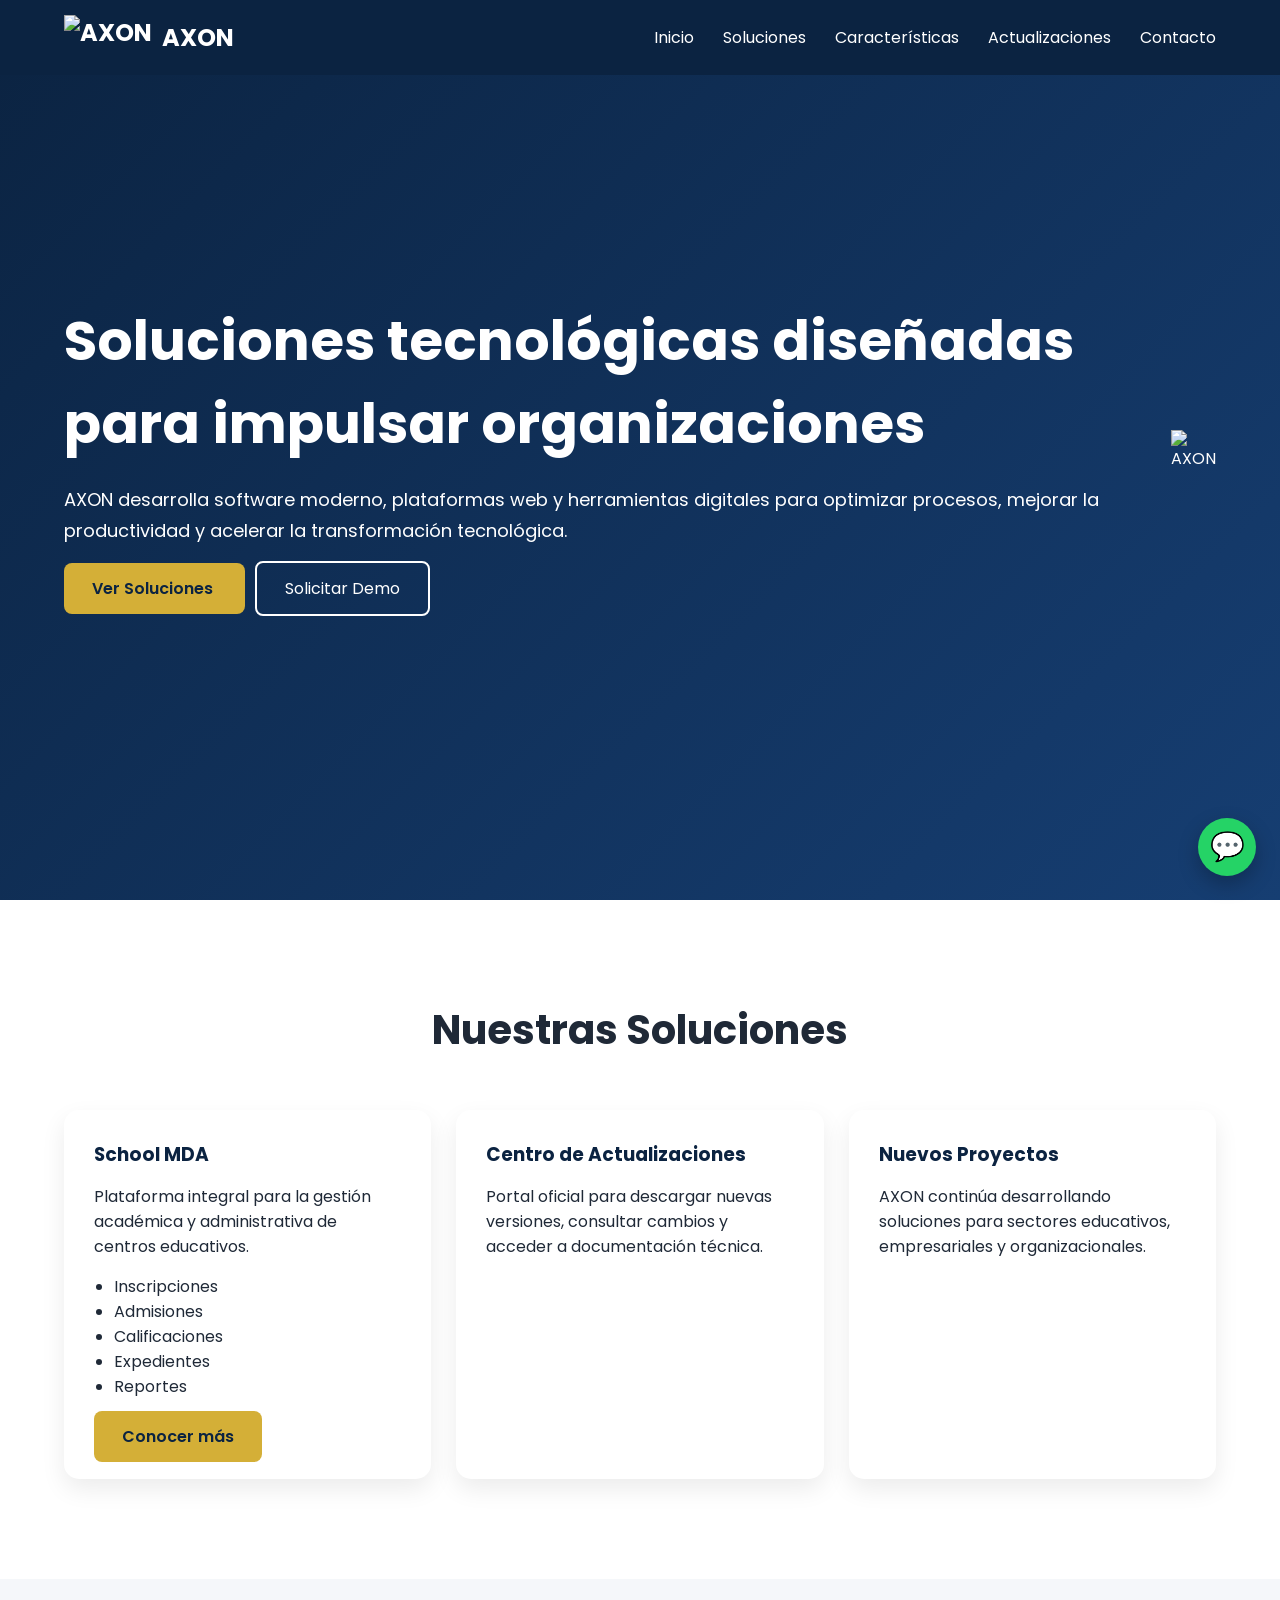
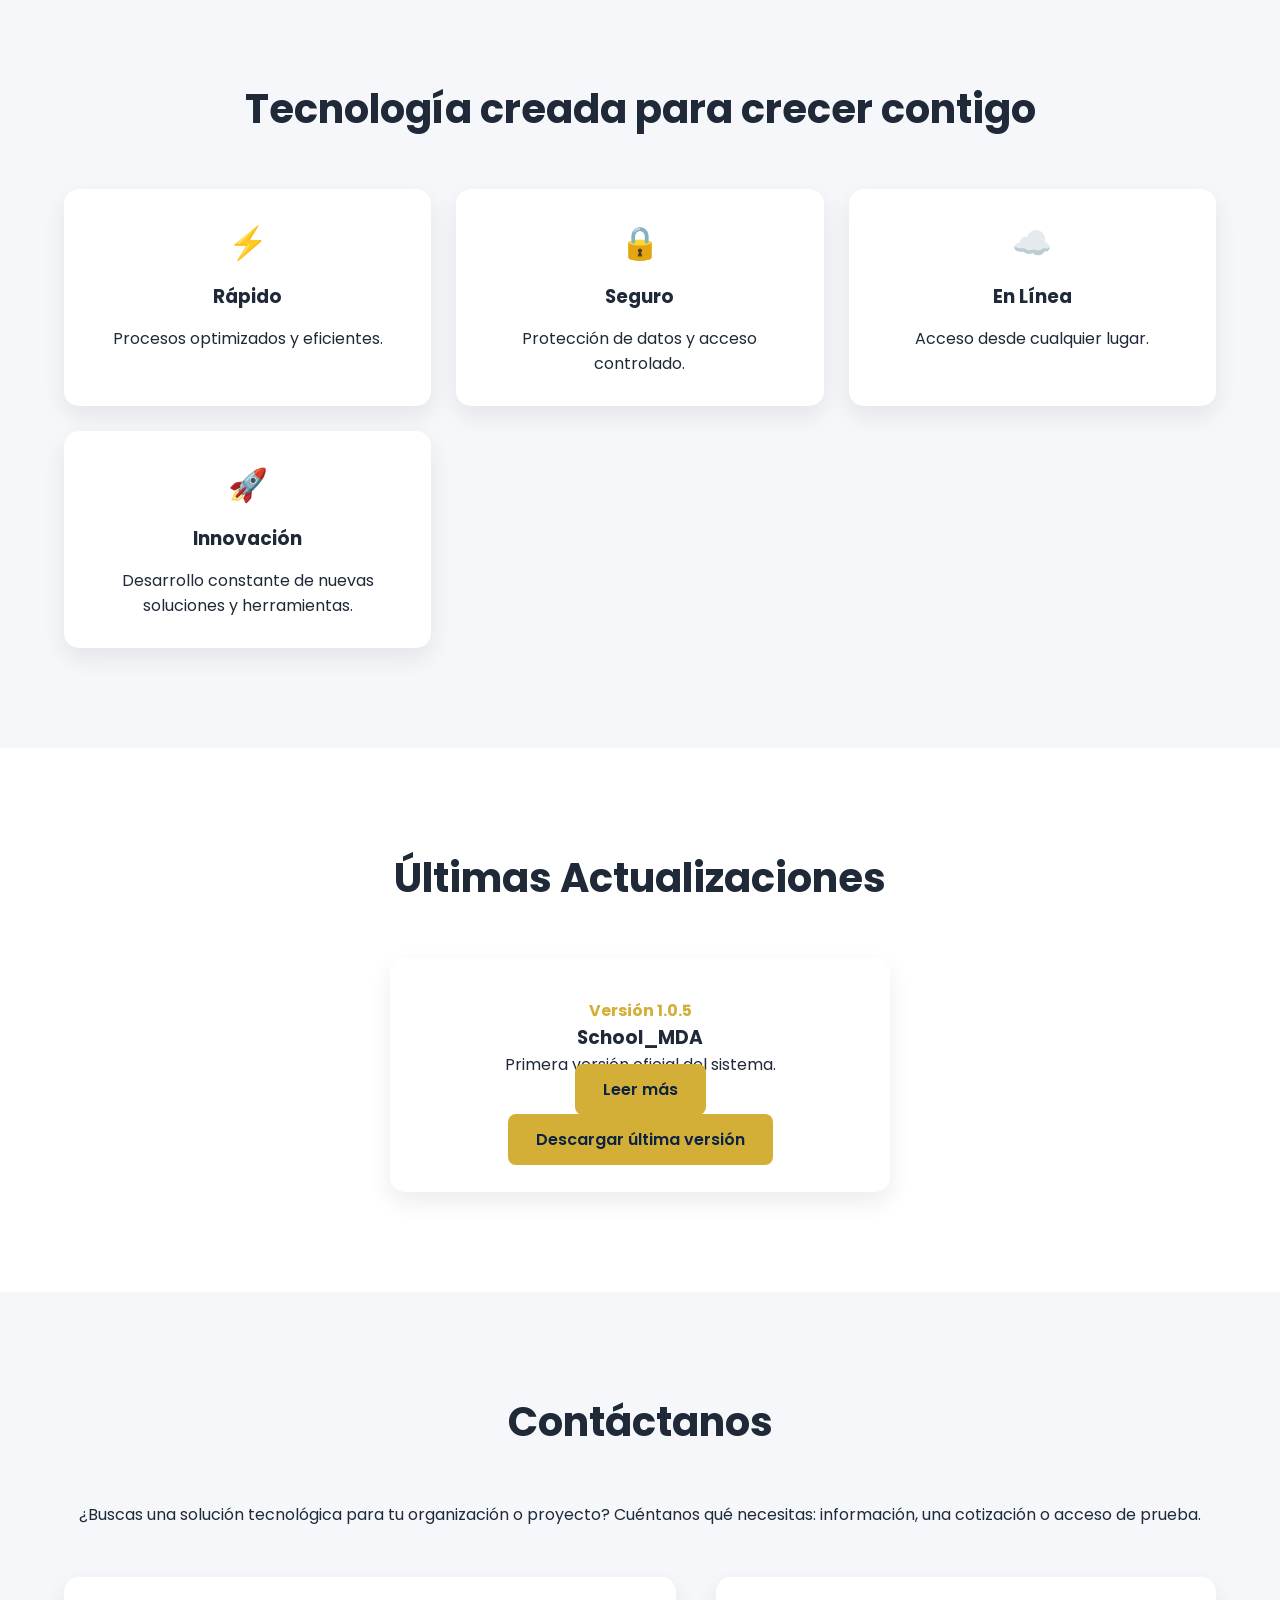
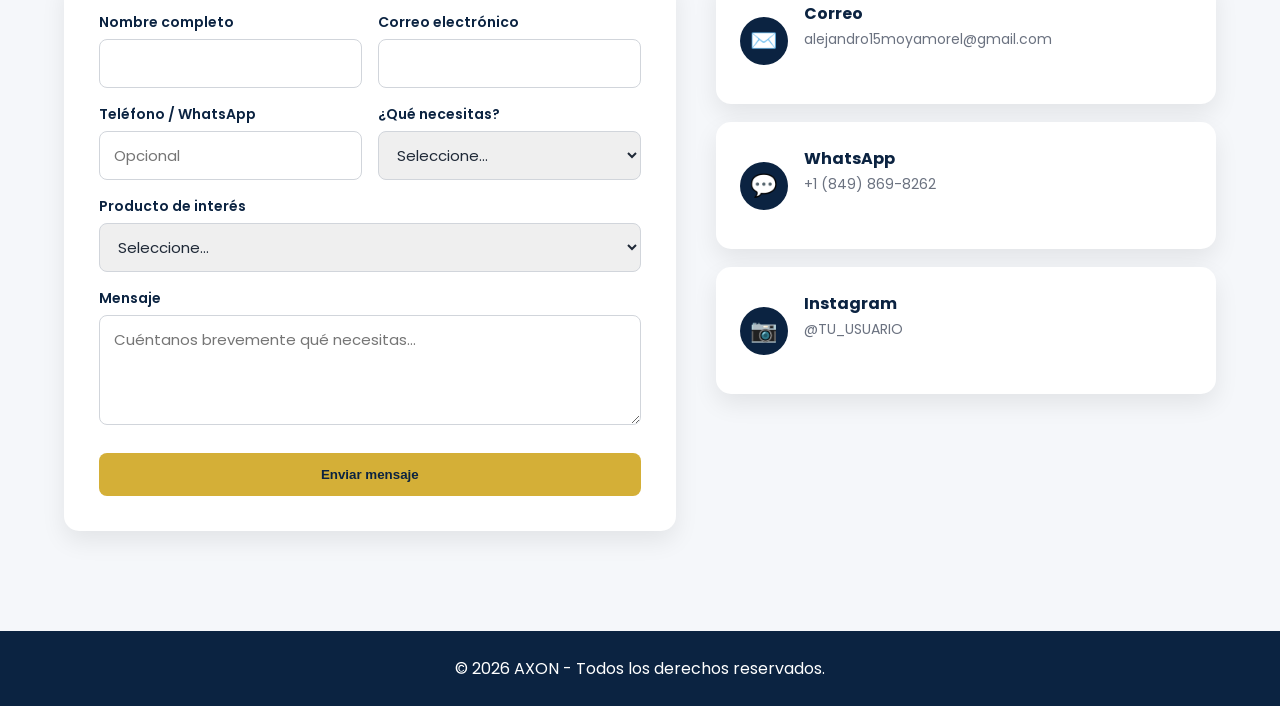
==== index.html @ d37d1369 "Add files via upload" ====
<!DOCTYPE html>
<html lang="es">
<head>
    <meta charset="UTF-8">
    <meta name="viewport" content="width=device-width, initial-scale=1.0">
    <title>AXON | Soluciones Tecnológicas</title>
    <meta name="description" content="AXON desarrolla software moderno, plataformas web y herramientas digitales para optimizar procesos y acelerar la transformación tecnológica de tu organización.">

    <link rel="icon" type="image/png" href="img/AXON Logo.png">

    <link rel="stylesheet" href="css/style.css">

    <link rel="preconnect" href="https://fonts.googleapis.com">
    <link href="https://fonts.googleapis.com/css2?family=Poppins:wght@300;400;500;600;700&display=swap" rel="stylesheet">
</head>
<body>

    <!-- NAVBAR -->

    <header class="navbar">
        <div class="container nav-content">

            <div class="logo">
                <img src="img/AXON Logo.png" alt="AXON">
                <span>AXON</span>
            </div>

            <button class="nav-toggle" type="button" aria-label="Abrir menú">
                <span></span>
                <span></span>
                <span></span>
            </button>

            <nav>
                <a href="#inicio">Inicio</a>
                <a href="#productos">Soluciones</a>
                <a href="#caracteristicas">Características</a>
                <a href="#actualizaciones">Actualizaciones</a>
                <a href="#contacto">Contacto</a>
            </nav>

        </div>
    </header>

    <!-- HERO -->

    <section class="hero" id="inicio">

        <div class="container hero-content">

            <div class="hero-text">

                <h1>
                    Soluciones tecnológicas diseñadas para impulsar organizaciones
                </h1>

                <p>
                    AXON desarrolla software moderno, plataformas web y herramientas digitales
                    para optimizar procesos, mejorar la productividad y acelerar la transformación tecnológica.
                </p>

                <div class="hero-buttons">
                    <a href="#productos" class="btn-primary">
                        Ver Soluciones
                    </a>

                    <a href="#contacto" class="btn-secondary">
                        Solicitar Demo
                    </a>
                </div>

            </div>

            <div class="hero-image">
                <img src="img/AXON Logo.png" alt="AXON">
            </div>

        </div>

    </section>

    <!-- PRODUCTOS -->

    <section class="products" id="productos">

        <div class="container">

            <h2>Nuestras Soluciones</h2>

            <div class="cards">

                <div class="card">

                    <h3>School MDA</h3>

                    <p>
                        Plataforma integral para la gestión académica y administrativa
                        de centros educativos.
                    </p>

                    <ul>
                        <li>Inscripciones</li>
                        <li>Admisiones</li>
                        <li>Calificaciones</li>
                        <li>Expedientes</li>
                        <li>Reportes</li>
                    </ul>

                    <br>

                    <a href="proyectos/school-mda.html" class="btn-primary">
                        Conocer más
                    </a>

                </div>

                <div class="card">

                    <h3>Centro de Actualizaciones</h3>

                    <p>
                        Portal oficial para descargar nuevas versiones,
                        consultar cambios y acceder a documentación técnica.
                    </p>

                </div>

               <div class="card">

                    <h3>Nuevos Proyectos</h3>

                    <p>
                        AXON continúa desarrollando soluciones para sectores educativos,
                        empresariales y organizacionales.
                    </p>

                </div>

            </div>

        </div>

    </section>

    <!-- CARACTERISTICAS -->

    <section class="features" id="caracteristicas">

        <div class="container">

            <h2>Tecnología creada para crecer contigo</h2>

            <div class="feature-grid">

                <div class="feature">
                    <span class="feature-icon">⚡</span>
                    <h3>Rápido</h3>
                    <p>Procesos optimizados y eficientes.</p>
                </div>

                <div class="feature">
                    <span class="feature-icon">🔒</span>
                    <h3>Seguro</h3>
                    <p>Protección de datos y acceso controlado.</p>
                </div>

                <div class="feature">
                    <span class="feature-icon">☁️</span>
                    <h3>En Línea</h3>
                    <p>Acceso desde cualquier lugar.</p>
                </div>

               <div class="feature">
                    <span class="feature-icon">🚀</span>
                    <h3>Innovación</h3>
                    <p>Desarrollo constante de nuevas soluciones y herramientas.</p>
                </div>

            </div>

        </div>

    </section>

    <!-- ACTUALIZACIONES -->

    <section class="updates" id="actualizaciones">

        <div class="container">

            <h2>Últimas Actualizaciones</h2>

            <div class="update-card">

                <span class="version">Versión 1.0.5</span>

                <h3>School_MDA</h3>

                <p>
                    Primera versión oficial del sistema.
                </p>

                <a href="proyectos/school-mda.html" class="btn-primary">
                    Leer más
                </a>

                <br><br>

                <a href="https://github.com/Zeus200122/School_MDA-Releases/releases/download/v1.0.5/School_MDA_Installer_v1.0.5.exe" class="btn-primary">
                    Descargar última versión
                </a>

            </div>

        </div>

    </section>

    <!-- CONTACTO -->

    <section class="contact" id="contacto">

        <div class="container">

            <h2>Contáctanos</h2>

            <p>
                ¿Buscas una solución tecnológica para tu organización o proyecto?
                Cuéntanos qué necesitas: información, una cotización o acceso de prueba.
            </p>

            <div class="contact-grid">

                <form class="contact-form" action="https://formspree.io/f/TU_FORM_ID_AQUI" method="POST">

                    <div class="form-row">
                        <div>
                            <label for="nombre">Nombre completo</label>
                            <input type="text" id="nombre" name="nombre" required>
                        </div>
                        <div>
                            <label for="correo">Correo electrónico</label>
                            <input type="email" id="correo" name="_replyto" required>
                        </div>
                    </div>

                    <div class="form-row">
                        <div>
                            <label for="telefono">Teléfono / WhatsApp</label>
                            <input type="tel" id="telefono" name="telefono" placeholder="Opcional">
                        </div>
                        <div>
                            <label for="tipo_consulta">¿Qué necesitas?</label>
                            <select id="tipo_consulta" name="tipo_consulta" required>
                                <option value="">Seleccione...</option>
                                <option value="Información general">Información general</option>
                                <option value="Cotización">Cotización</option>
                                <option value="Acceso de prueba">Acceso de prueba (demo)</option>
                                <option value="Soporte técnico">Soporte técnico</option>
                                <option value="Otro">Otro</option>
                            </select>
                        </div>
                    </div>

                    <div>
                        <label for="producto">Producto de interés</label>
                        <select id="producto" name="producto">
                            <option value="">Seleccione...</option>
                            <option value="School MDA">School MDA</option>
                            <option value="Nuevo proyecto / a definir">Nuevo proyecto / a definir</option>
                        </select>
                    </div>

                    <div>
                        <label for="mensaje">Mensaje</label>
                        <textarea id="mensaje" name="mensaje" required placeholder="Cuéntanos brevemente qué necesitas..."></textarea>
                    </div>

                    <input type="hidden" name="_subject" value="Nuevo contacto desde el sitio de AXON">
                    <input type="text" name="_gotcha" style="display:none">

                    <button type="submit" class="btn-primary">Enviar mensaje</button>

                    <div class="form-status"></div>

                </form>

                <div class="contact-info">

                    <a href="mailto:alejandro15moyamorel@gmail.com" class="contact-info-card">
                        <div class="contact-info-icon">✉️</div>
                        <div>
                            <h4>Correo</h4>
                            <p>alejandro15moyamorel@gmail.com</p>
                        </div>
                    </a>

                    <a href="https://wa.me/18498698262?text=Hola%2C%20quiero%20más%20información%20sobre%20AXON" target="_blank" rel="noopener" class="contact-info-card">
                        <div class="contact-info-icon">💬</div>
                        <div>
                            <h4>WhatsApp</h4>
                            <p>+1 (849) 869-8262</p>
                        </div>
                    </a>

                    <a href="https://instagram.com/TU_USUARIO" target="_blank" rel="noopener" class="contact-info-card">
                        <div class="contact-info-icon">📷</div>
                        <div>
                            <h4>Instagram</h4>
                            <p>@TU_USUARIO</p>
                        </div>
                    </a>

                </div>

            </div>

        </div>

    </section>

    <!-- FOOTER -->

    <footer>

        <div class="container">

            <p>
                © 2026 AXON - Todos los derechos reservados.
            </p>

        </div>

    </footer>

    <a href="https://wa.me/18498698262?text=Hola%2C%20quiero%20más%20información%20sobre%20AXON"
       class="whatsapp-float" target="_blank" rel="noopener" aria-label="Escríbenos por WhatsApp">
        💬
    </a>

    <script src="js/app.js"></script>

</body>
</html>
---- css/style.css ----
*{
    margin:0;
    padding:0;
    box-sizing:border-box;
}

html{
    scroll-behavior:smooth;
}

body{
    font-family:'Poppins',sans-serif;
    color:#1F2937;
}

.container{
    width:90%;
    max-width:1200px;
    margin:auto;
}

.navbar{
    position:fixed;
    width:100%;
    top:0;
    z-index:1000;
    background:#0B2341;
}

.nav-content{
    display:flex;
    justify-content:space-between;
    align-items:center;
    padding:15px 0;
}

.logo{
    display:flex;
    align-items:center;
    gap:10px;
    color:white;
    font-size:24px;
    font-weight:700;
}

.logo img{
    height:45px;
}

nav a{
    color:white;
    text-decoration:none;
    margin-left:25px;
    transition:.3s;
}

nav a:hover{
    color:#D4AF37;
}

.hero{
    min-height:100vh;
    background:linear-gradient(135deg,#0B2341,#163E72);
    color:white;
    display:flex;
    align-items:center;
}

.hero-content{
    display:flex;
    justify-content:space-between;
    align-items:center;
    gap:50px;
}

.hero-text h1{
    font-size:55px;
    margin-bottom:20px;
}

.hero-text p{
    font-size:18px;
    line-height:1.7;
}

.hero-buttons{
    margin-top:30px;
}

.btn-primary{
    background:#D4AF37;
    color:#0B2341;
    padding:14px 28px;
    border-radius:8px;
    text-decoration:none;
    font-weight:600;
    border:none;
    cursor:pointer;
}

.btn-secondary{
    border:2px solid white;
    color:white;
    padding:14px 28px;
    border-radius:8px;
    text-decoration:none;
    margin-left:10px;
}

.hero-image img{
    width:320px;
}

.products,
.features,
.updates,
.contact{
    padding:100px 0;
}

.products h2,
.features h2,
.updates h2,
.contact h2{
    text-align:center;
    margin-bottom:50px;
    font-size:40px;
}

.cards{
    display:grid;
    grid-template-columns:repeat(auto-fit,minmax(280px,1fr));
    gap:25px;
}

.card{
    padding:30px;
    border-radius:15px;
    box-shadow:0 10px 25px rgba(0,0,0,.08);
}

.modules .cards{
    display:grid;
    grid-template-columns:repeat(3, 1fr);
    gap:25px;
}

.card h3{
    color:#0B2341;
    margin-bottom:15px;
}

.card ul{
    margin-top:15px;
    padding-left:20px;
}

.features{
    background:#F5F7FA;
}

.feature-grid{
    display:grid;
    grid-template-columns:repeat(3, 1fr);
    gap:25px;
}

.feature{
    background:white;
    padding:30px;
    text-align:center;
    border-radius:15px;
    box-shadow:0 10px 25px rgba(0,0,0,.08);
}

.feature h3{
    margin:15px 0;
}

.update-card{
    max-width:500px;
    margin:auto;
    text-align:center;
    padding:40px;
    border-radius:15px;
    box-shadow:0 10px 25px rgba(0,0,0,.08);
}

.version{
    color:#D4AF37;
    font-weight:bold;
}

.contact{
    text-align:center;
}

.contact p{
    margin-bottom:30px;
}

footer{
    background:#0B2341;
    color:white;
    text-align:center;
    padding:25px;
}





.screenshots{
    padding:100px 0;
    background:#F8FAFC;
}

.screenshots h2{
    text-align:center;
    font-size:42px;
    color:#0B2341;
    margin-bottom:15px;
}

.section-description{
    text-align:center;
    max-width:800px;
    margin:0 auto 60px auto;
    color:#6B7280;
    font-size:18px;
}





.screenshot-card{
    display:flex;
    align-items:center;
    gap:40px;

    background:white;

    border-radius:20px;

    padding:30px;

    margin-bottom:40px;

    box-shadow:0 10px 30px rgba(0,0,0,.08);
}

.screenshot-card img{
    width:65%;
    border-radius:12px;
}

.screenshot-content{
    flex:1;
}

.screenshot-content h3{
    font-size:32px;
    color:#0B2341;
    margin-bottom:20px;
}

.screenshot-content p{
    font-size:17px;
    line-height:1.8;
    color:#555;
}


.stats{
    padding:80px 0;
    background:#0B2341;
}

.stats-grid{
    display:grid;
    grid-template-columns:repeat(4,1fr);
    gap:25px;
}

.stat-card{
    background:white;
    border-radius:15px;
    padding:30px;
    text-align:center;
    box-shadow:0 10px 25px rgba(0,0,0,.08);
}

.stat-card h3{
    font-size:42px;
    color:#D4AF37;
    margin-bottom:10px;
}

.stat-card p{
    color:#555;
    font-weight:500;
}

@media(max-width:900px){

    .hero-content{
        flex-direction:column;
        text-align:center;
    }

    .hero-text h1{
        font-size:40px;
    }

    nav{
        display:none;
    }
}

@media(max-width:900px){

    .stats-grid{
        grid-template-columns:repeat(2,1fr);
    }

}

@media(max-width:600px){

    .stats-grid{
        grid-template-columns:1fr;
    }

}

/* ===================== NAV MÓVIL ===================== */

.nav-toggle{
    display:none;
    background:none;
    border:none;
    cursor:pointer;
    padding:8px;
}

.nav-toggle span{
    display:block;
    width:26px;
    height:3px;
    margin:5px 0;
    background:white;
    border-radius:3px;
    transition:.3s;
}

@media(max-width:900px){

    .nav-toggle{
        display:block;
    }

    nav{
        display:none;
        position:absolute;
        top:100%;
        left:0;
        width:100%;
        background:#0B2341;
        flex-direction:column;
        padding:10px 0;
    }

    nav.open{
        display:flex;
    }

    nav a{
        margin:0;
        padding:14px 24px;
        display:block;
    }

}

/* ===================== SECCIÓN DE CONTACTO ===================== */

.contact{
    background:#F5F7FA;
}

.contact-grid{
    display:grid;
    grid-template-columns:1.1fr .9fr;
    gap:40px;
    text-align:left;
    margin-top:50px;
}

@media(max-width:900px){
    .contact-grid{
        grid-template-columns:1fr;
    }
}

.contact-form{
    background:white;
    padding:35px;
    border-radius:15px;
    box-shadow:0 10px 25px rgba(0,0,0,.08);
    display:flex;
    flex-direction:column;
    gap:16px;
}

.contact-form .form-row{
    display:grid;
    grid-template-columns:1fr 1fr;
    gap:16px;
}

@media(max-width:500px){
    .contact-form .form-row{
        grid-template-columns:1fr;
    }
}

.contact-form label{
    display:block;
    font-size:14px;
    font-weight:600;
    color:#0B2341;
    margin-bottom:6px;
}

.contact-form input,
.contact-form select,
.contact-form textarea{
    width:100%;
    padding:12px 14px;
    border:1px solid #D1D5DB;
    border-radius:8px;
    font-family:inherit;
    font-size:15px;
    color:#1F2937;
    transition:.2s;
}

.contact-form input:focus,
.contact-form select:focus,
.contact-form textarea:focus{
    outline:none;
    border-color:#D4AF37;
    box-shadow:0 0 0 3px rgba(212,175,55,.15);
}

.contact-form textarea{
    resize:vertical;
    min-height:110px;
}

.contact-form button[type="submit"]{
    margin-top:5px;
    width:100%;
}

.form-status{
    font-size:14px;
    font-weight:500;
    padding:12px 14px;
    border-radius:8px;
    display:none;
}

.form-status.show{
    display:block;
}

.form-status.sending{
    display:block;
    background:#EFF6FF;
    color:#1D4ED8;
}

.form-status.success{
    background:#ECFDF5;
    color:#047857;
}

.form-status.error{
    background:#FEF2F2;
    color:#B91C1C;
}

.contact-info{
    display:flex;
    flex-direction:column;
    gap:18px;
}

.contact-info-card{
    background:white;
    padding:24px;
    border-radius:15px;
    box-shadow:0 10px 25px rgba(0,0,0,.08);
    display:flex;
    align-items:center;
    gap:16px;
    text-decoration:none;
    color:#1F2937;
    transition:.2s;
}

.contact-info-card:hover{
    transform:translateY(-3px);
    box-shadow:0 14px 30px rgba(0,0,0,.12);
}

.contact-info-icon{
    width:48px;
    height:48px;
    min-width:48px;
    border-radius:50%;
    background:#0B2341;
    color:#D4AF37;
    display:flex;
    align-items:center;
    justify-content:center;
    font-size:22px;
}

.contact-info-card h4{
    color:#0B2341;
    margin-bottom:3px;
    font-size:16px;
}

.contact-info-card p{
    color:#6B7280;
    font-size:14px;
}

/* ===================== BOTÓN FLOTANTE WHATSAPP ===================== */

.whatsapp-float{
    position:fixed;
    bottom:24px;
    right:24px;
    width:58px;
    height:58px;
    background:#25D366;
    border-radius:50%;
    display:flex;
    align-items:center;
    justify-content:center;
    box-shadow:0 8px 20px rgba(0,0,0,.25);
    z-index:999;
    text-decoration:none;
    font-size:28px;
    transition:.2s;
}

.whatsapp-float:hover{
    transform:scale(1.08);
}

/* ===================== ICONOS DE FEATURES ===================== */

.feature-icon{
    display:block;
    font-size:32px;
    margin-bottom:10px;
}
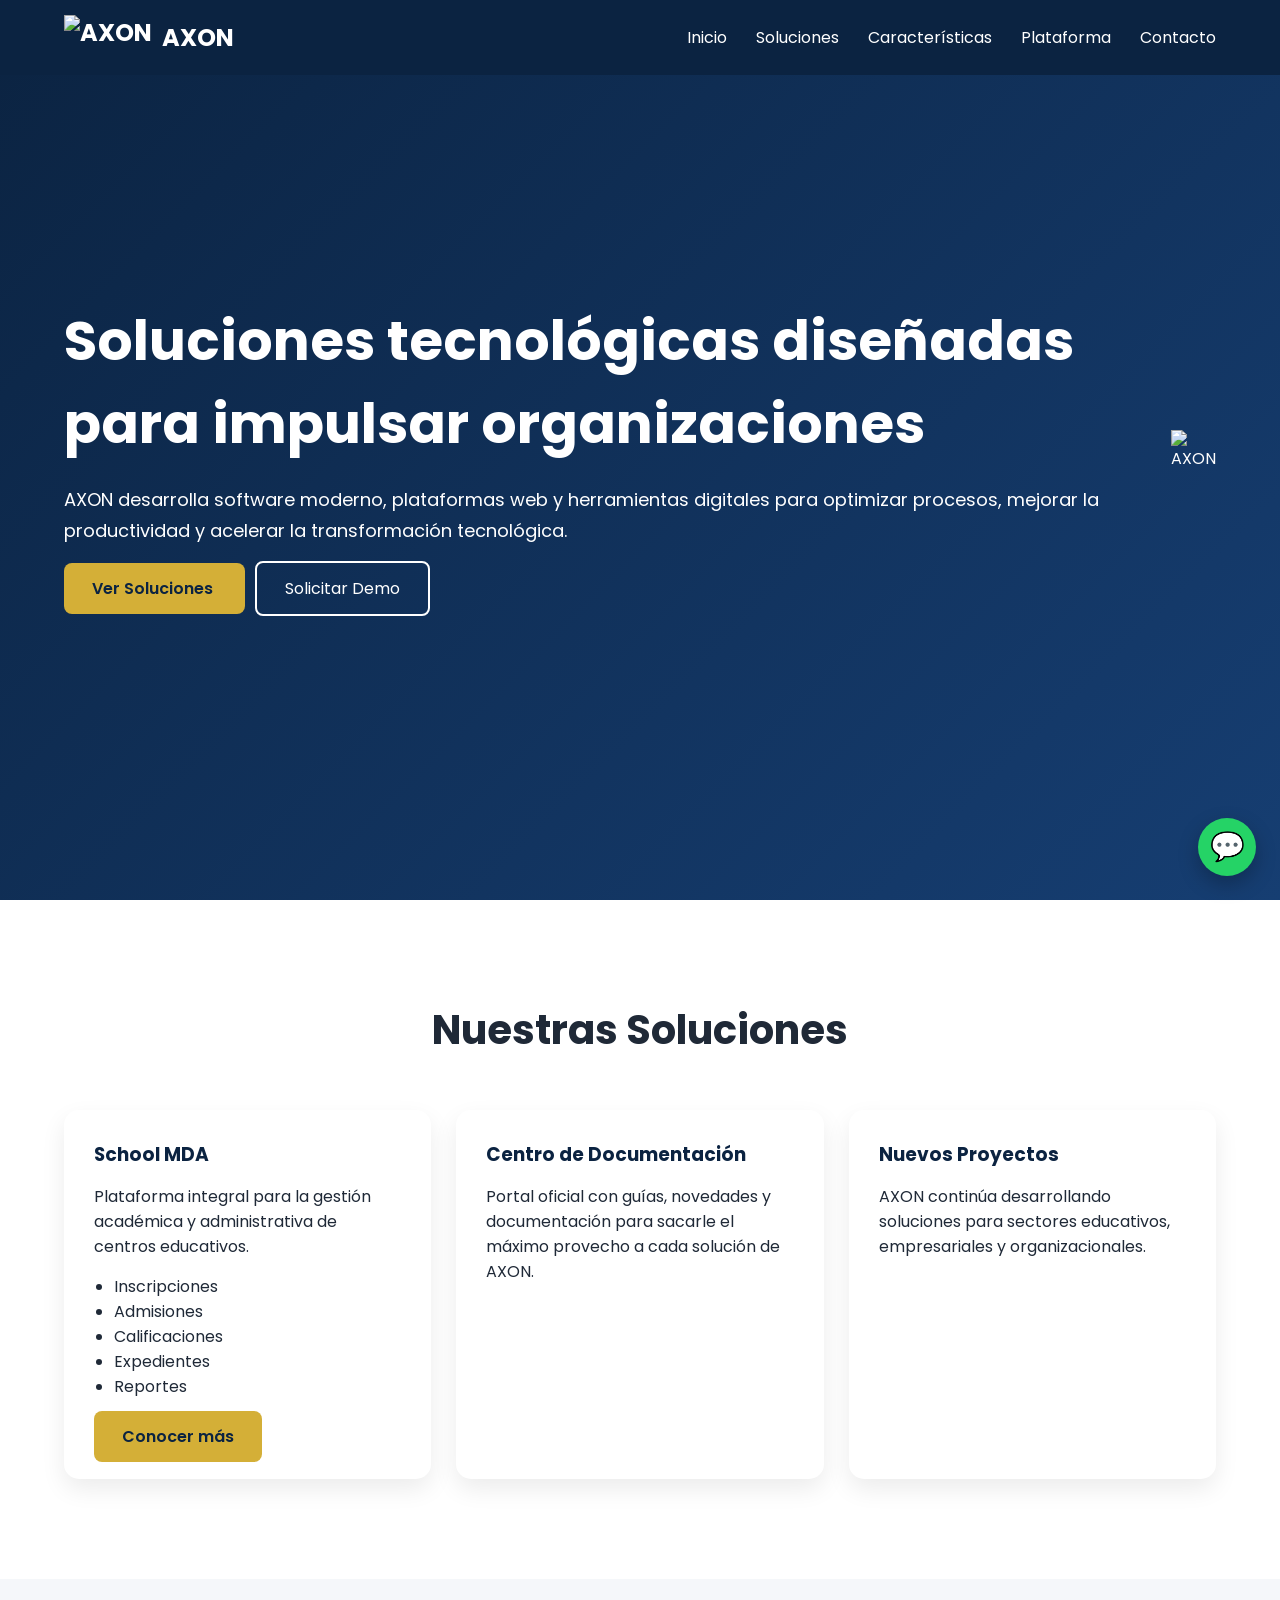
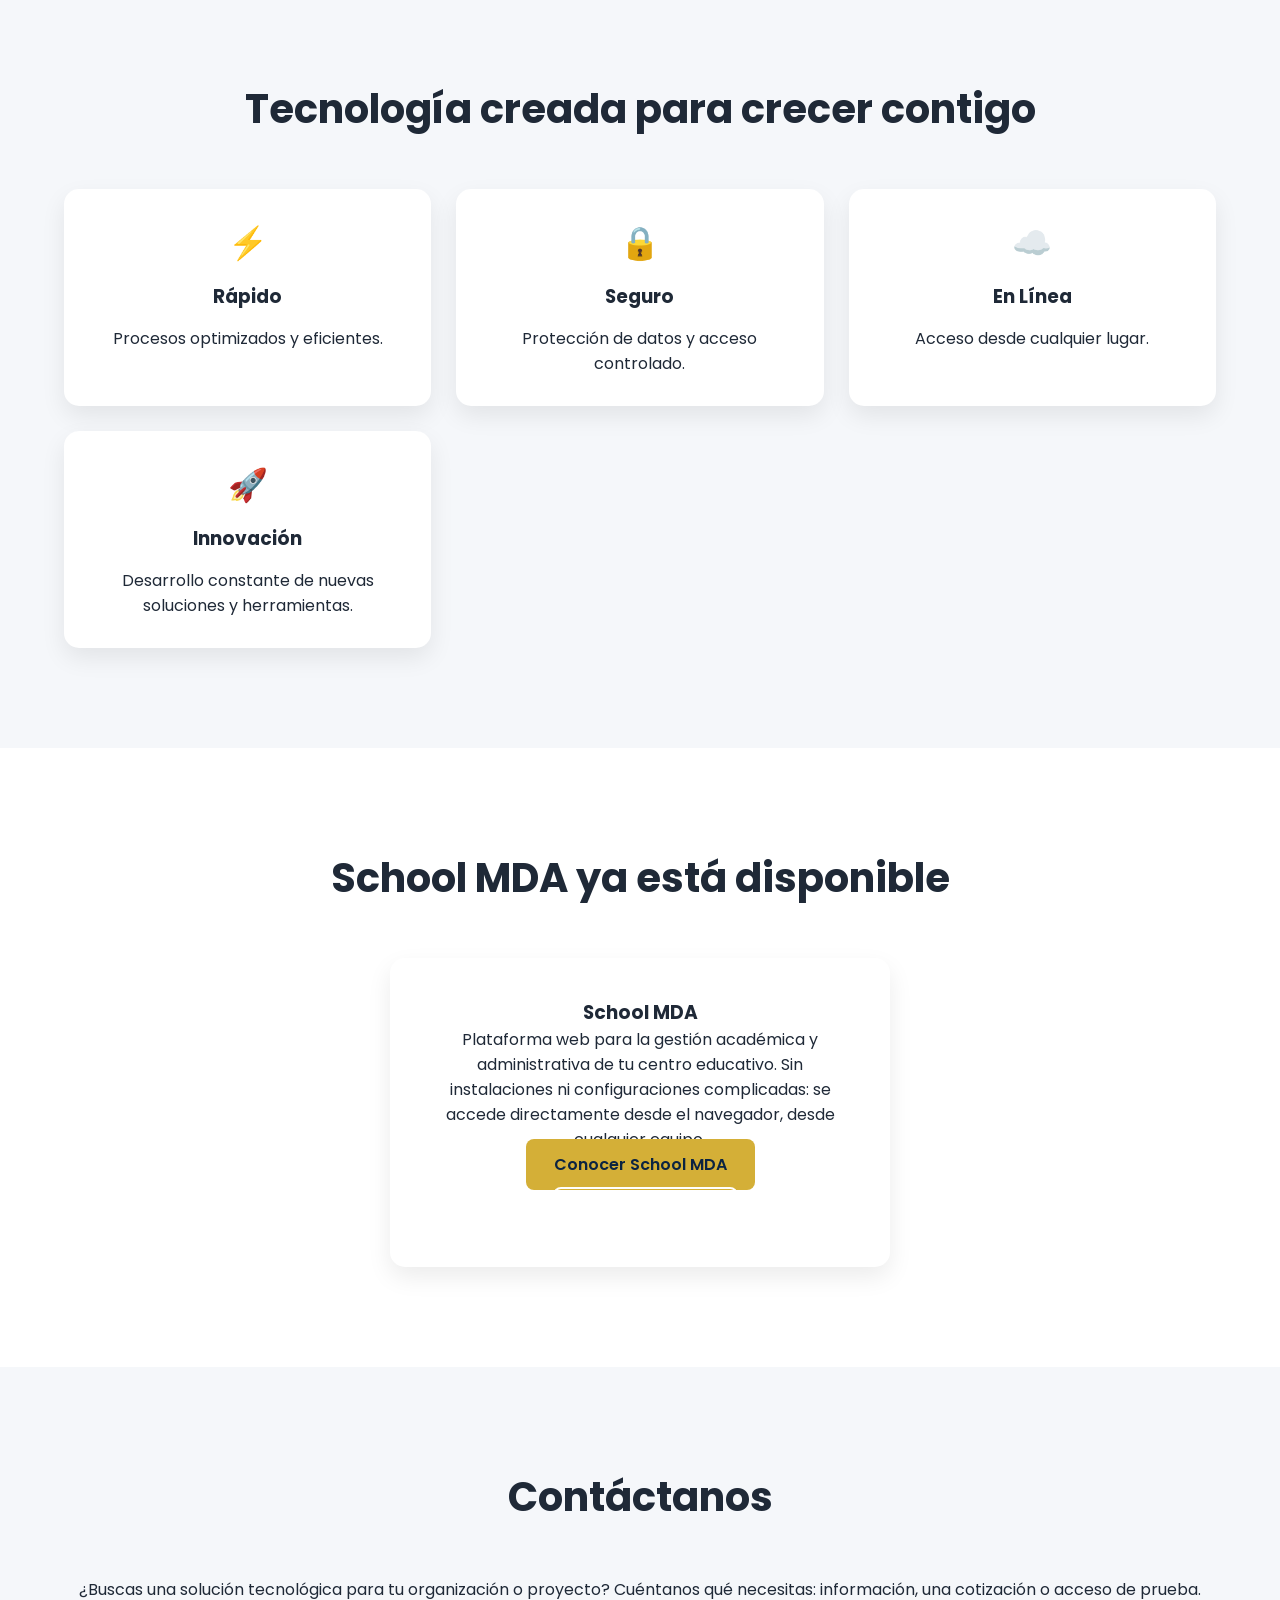
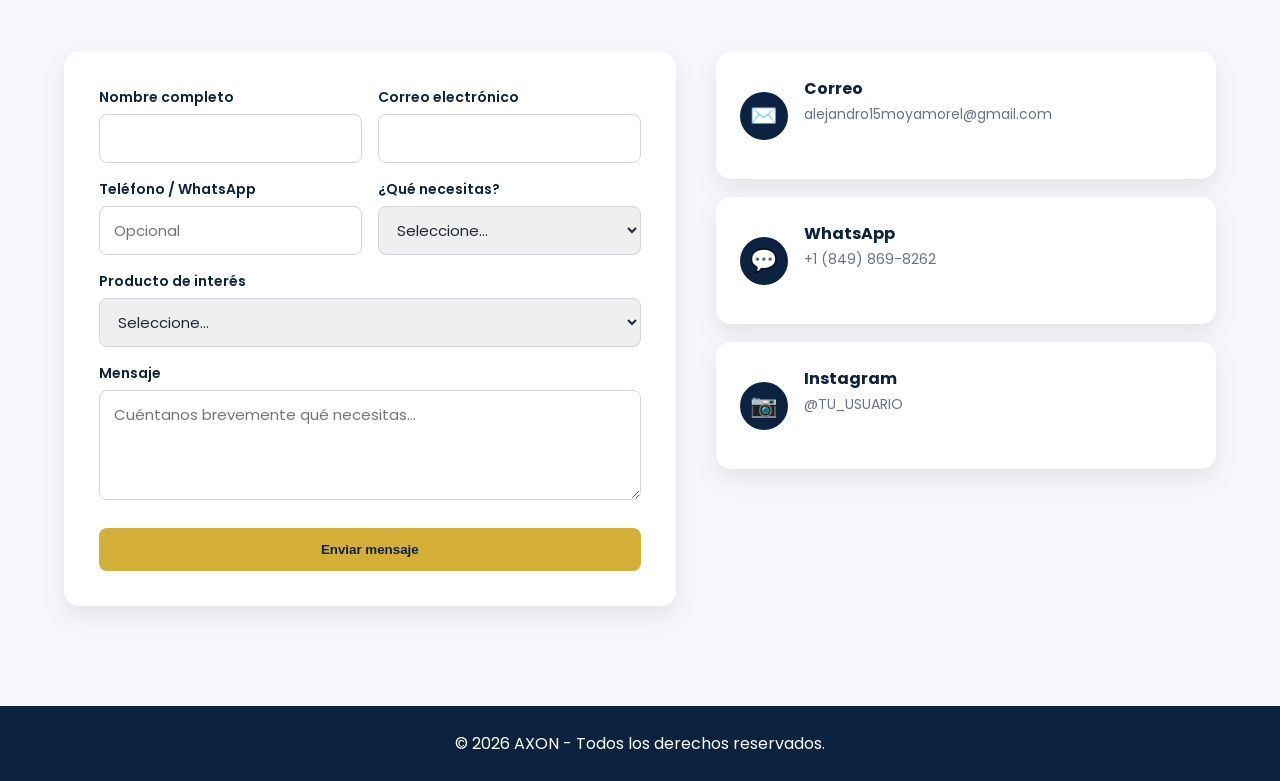
==== commit d1291635: "Add files via upload" ====
--- a/index.html
+++ b/index.html
@@ -35,7 +35,7 @@
                 <a href="#inicio">Inicio</a>
                 <a href="#productos">Soluciones</a>
                 <a href="#caracteristicas">Características</a>
-                <a href="#actualizaciones">Actualizaciones</a>
+                <a href="#actualizaciones">Plataforma</a>
                 <a href="#contacto">Contacto</a>
             </nav>
 
@@ -116,11 +116,11 @@
 
                 <div class="card">
 
-                    <h3>Centro de Actualizaciones</h3>
+                    <h3>Centro de Documentación</h3>
 
                     <p>
-                        Portal oficial para descargar nuevas versiones,
-                        consultar cambios y acceder a documentación técnica.
+                        Portal oficial con guías, novedades y documentación
+                        para sacarle el máximo provecho a cada solución de AXON.
                     </p>
 
                 </div>
@@ -182,32 +182,32 @@
 
     </section>
 
-    <!-- ACTUALIZACIONES -->
+    <!-- SOLUCIÓN DESTACADA -->
 
     <section class="updates" id="actualizaciones">
 
         <div class="container">
 
-            <h2>Últimas Actualizaciones</h2>
+            <h2>School MDA ya está disponible</h2>
 
             <div class="update-card">
 
-                <span class="version">Versión 1.0.5</span>
-
-                <h3>School_MDA</h3>
+                <h3>School MDA</h3>
 
                 <p>
-                    Primera versión oficial del sistema.
+                    Plataforma web para la gestión académica y administrativa de tu centro
+                    educativo. Sin instalaciones ni configuraciones complicadas: se accede
+                    directamente desde el navegador, desde cualquier equipo.
                 </p>
 
                 <a href="proyectos/school-mda.html" class="btn-primary">
-                    Leer más
+                    Conocer School MDA
                 </a>
 
                 <br><br>
 
-                <a href="https://github.com/Zeus200122/School_MDA-Releases/releases/download/v1.0.5/School_MDA_Installer_v1.0.5.exe" class="btn-primary">
-                    Descargar última versión
+                <a href="?producto=School%20MDA&tipo=Acceso%20de%20prueba#contacto" class="btn-secondary">
+                    Solicitar acceso
                 </a>
 
             </div>
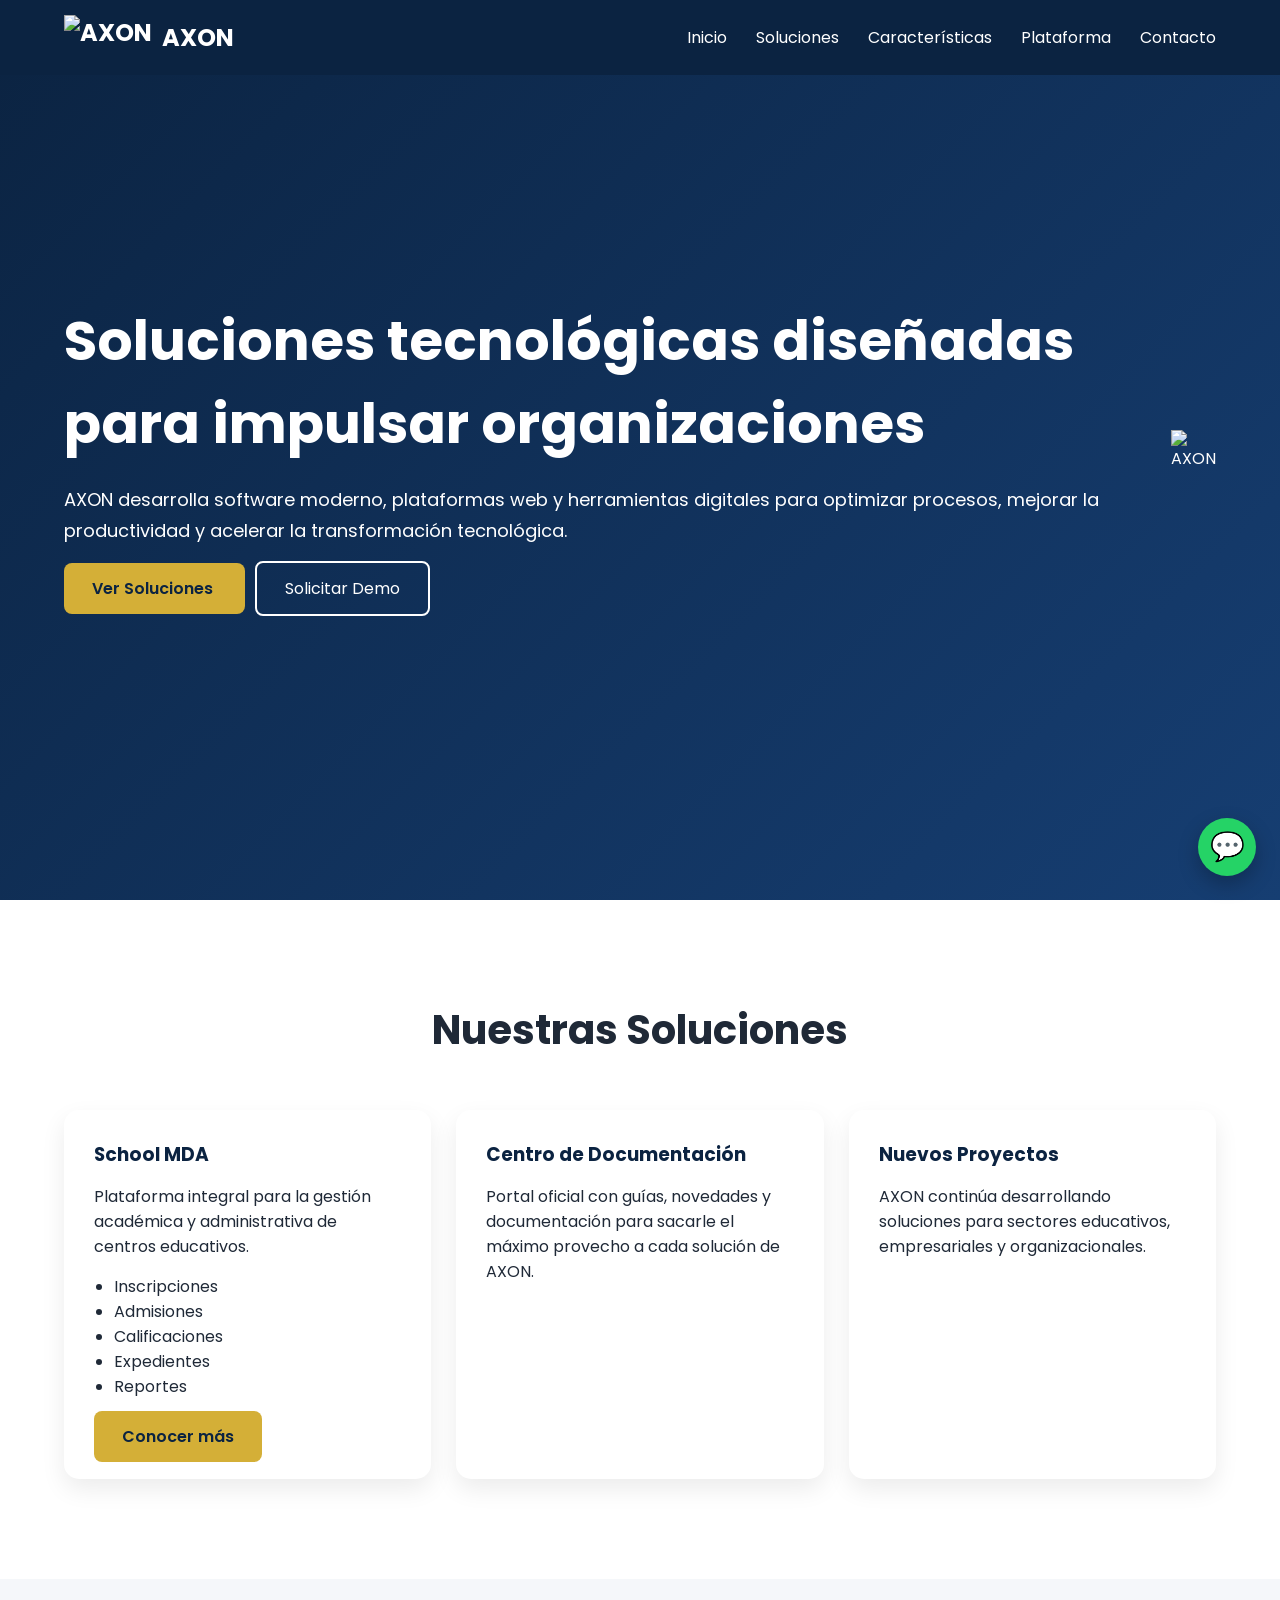
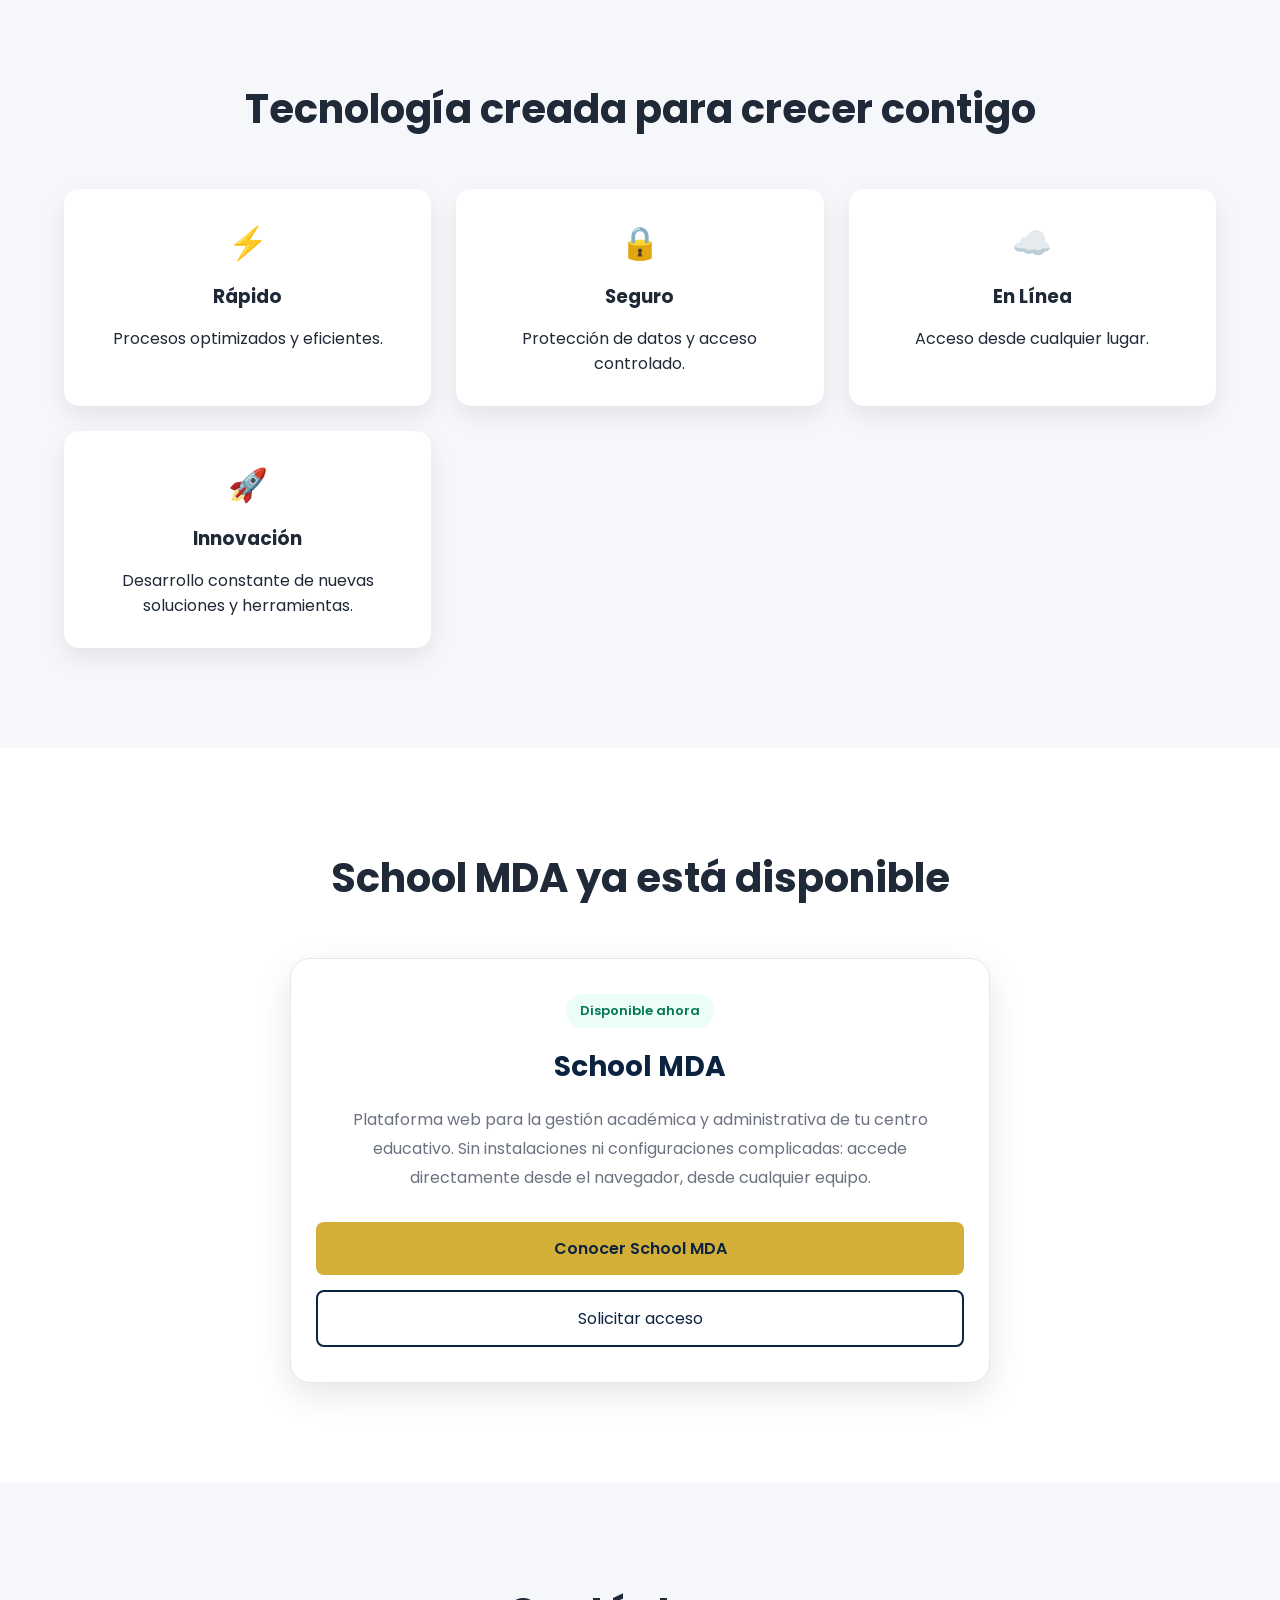
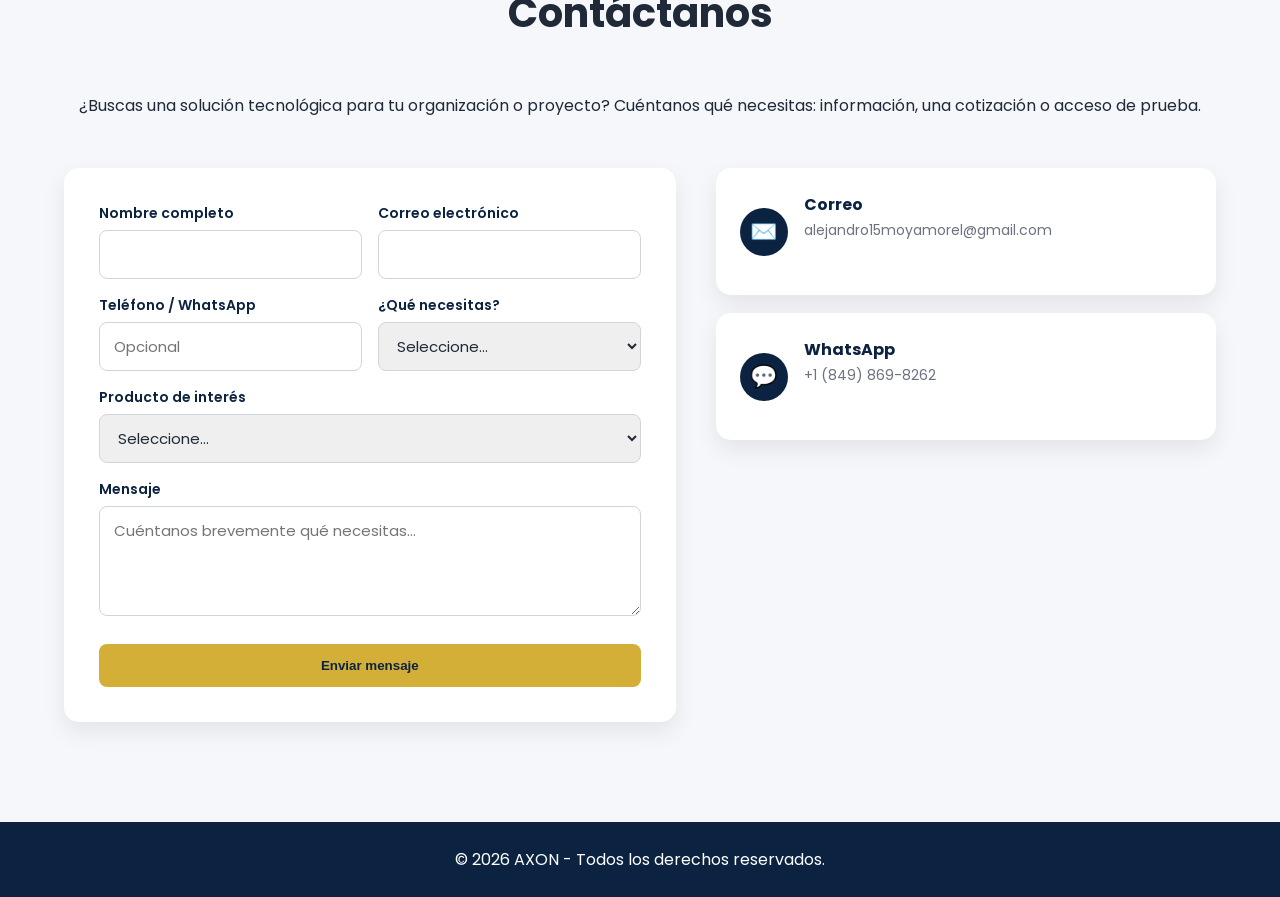
==== commit 69456bb4: "Add files via upload" ====
--- a/index.html
+++ b/index.html
@@ -192,23 +192,31 @@
 
             <div class="update-card">
 
+                <span class="update-badge">
+                    Disponible ahora
+                </span>
+
                 <h3>School MDA</h3>
 
                 <p>
-                    Plataforma web para la gestión académica y administrativa de tu centro
-                    educativo. Sin instalaciones ni configuraciones complicadas: se accede
-                    directamente desde el navegador, desde cualquier equipo.
+                    Plataforma web para la gestión académica y administrativa
+                    de tu centro educativo. Sin instalaciones ni configuraciones
+                    complicadas: accede directamente desde el navegador,
+                    desde cualquier equipo.
                 </p>
 
-                <a href="proyectos/school-mda.html" class="btn-primary">
-                    Conocer School MDA
-                </a>
-
-                <br><br>
-
-                <a href="?producto=School%20MDA&tipo=Acceso%20de%20prueba#contacto" class="btn-secondary">
-                    Solicitar acceso
-                </a>
+                <div class="update-buttons">
+
+                    <a href="proyectos/school-mda.html" class="btn-primary">
+                        Conocer School MDA
+                    </a>
+
+                    <a href="?producto=School%20MDA&tipo=Acceso%20de%20prueba#contacto"
+                    class="btn-secondary update-secondary">
+                        Solicitar acceso
+                    </a>
+
+                </div>
 
             </div>
 
@@ -302,7 +310,7 @@
                             <p>+1 (849) 869-8262</p>
                         </div>
                     </a>
-
+                <!--
                     <a href="https://instagram.com/TU_USUARIO" target="_blank" rel="noopener" class="contact-info-card">
                         <div class="contact-info-icon">📷</div>
                         <div>
@@ -310,6 +318,7 @@
                             <p>@TU_USUARIO</p>
                         </div>
                     </a>
+                -->
 
                 </div>
 
--- a/css/style.css
+++ b/css/style.css
@@ -571,3 +571,97 @@
     font-size:32px;
     margin-bottom:10px;
 }
+
+
+
+
+
+
+
+/* ===================== ACTUALIZACIONES ===================== */
+
+.update-card{
+    max-width:700px;
+    margin:auto;
+    text-align:center;
+    padding:45px 50px;
+    border-radius:20px;
+    background:white;
+    box-shadow:0 12px 35px rgba(0,0,0,.10);
+    border:1px solid #E5E7EB;
+}
+
+.update-badge{
+    display:inline-block;
+    padding:7px 14px;
+    margin-bottom:18px;
+    border-radius:20px;
+    background:#ECFDF5;
+    color:#047857;
+    font-size:13px;
+    font-weight:600;
+}
+
+.update-card h3{
+    color:#0B2341;
+    font-size:32px;
+    margin-bottom:18px;
+}
+
+.update-card p{
+    max-width:600px;
+    margin:0 auto;
+    color:#6B7280;
+    font-size:16px;
+    line-height:1.8;
+}
+
+.update-buttons{
+    display:flex;
+    justify-content:center;
+    align-items:center;
+    gap:15px;
+    margin-top:30px;
+    flex-wrap:wrap;
+}
+
+.update-buttons .btn-primary,
+.update-buttons .btn-secondary{
+    display:inline-block;
+    margin:0;
+    transition:.2s;
+}
+
+.update-buttons .btn-primary:hover{
+    transform:translateY(-2px);
+    box-shadow:0 6px 15px rgba(212,175,55,.25);
+}
+
+.update-secondary{
+    border:2px solid #0B2341;
+    color:#0B2341;
+    background:white;
+}
+
+.update-secondary:hover{
+    background:#0B2341;
+    color:white;
+}
+
+
+.update-card{
+    padding:35px 25px;
+}
+
+.update-card h3{
+    font-size:28px;
+}
+
+.update-buttons{
+    flex-direction:column;
+}
+
+.update-buttons a{
+    width:100%;
+    text-align:center;
+}
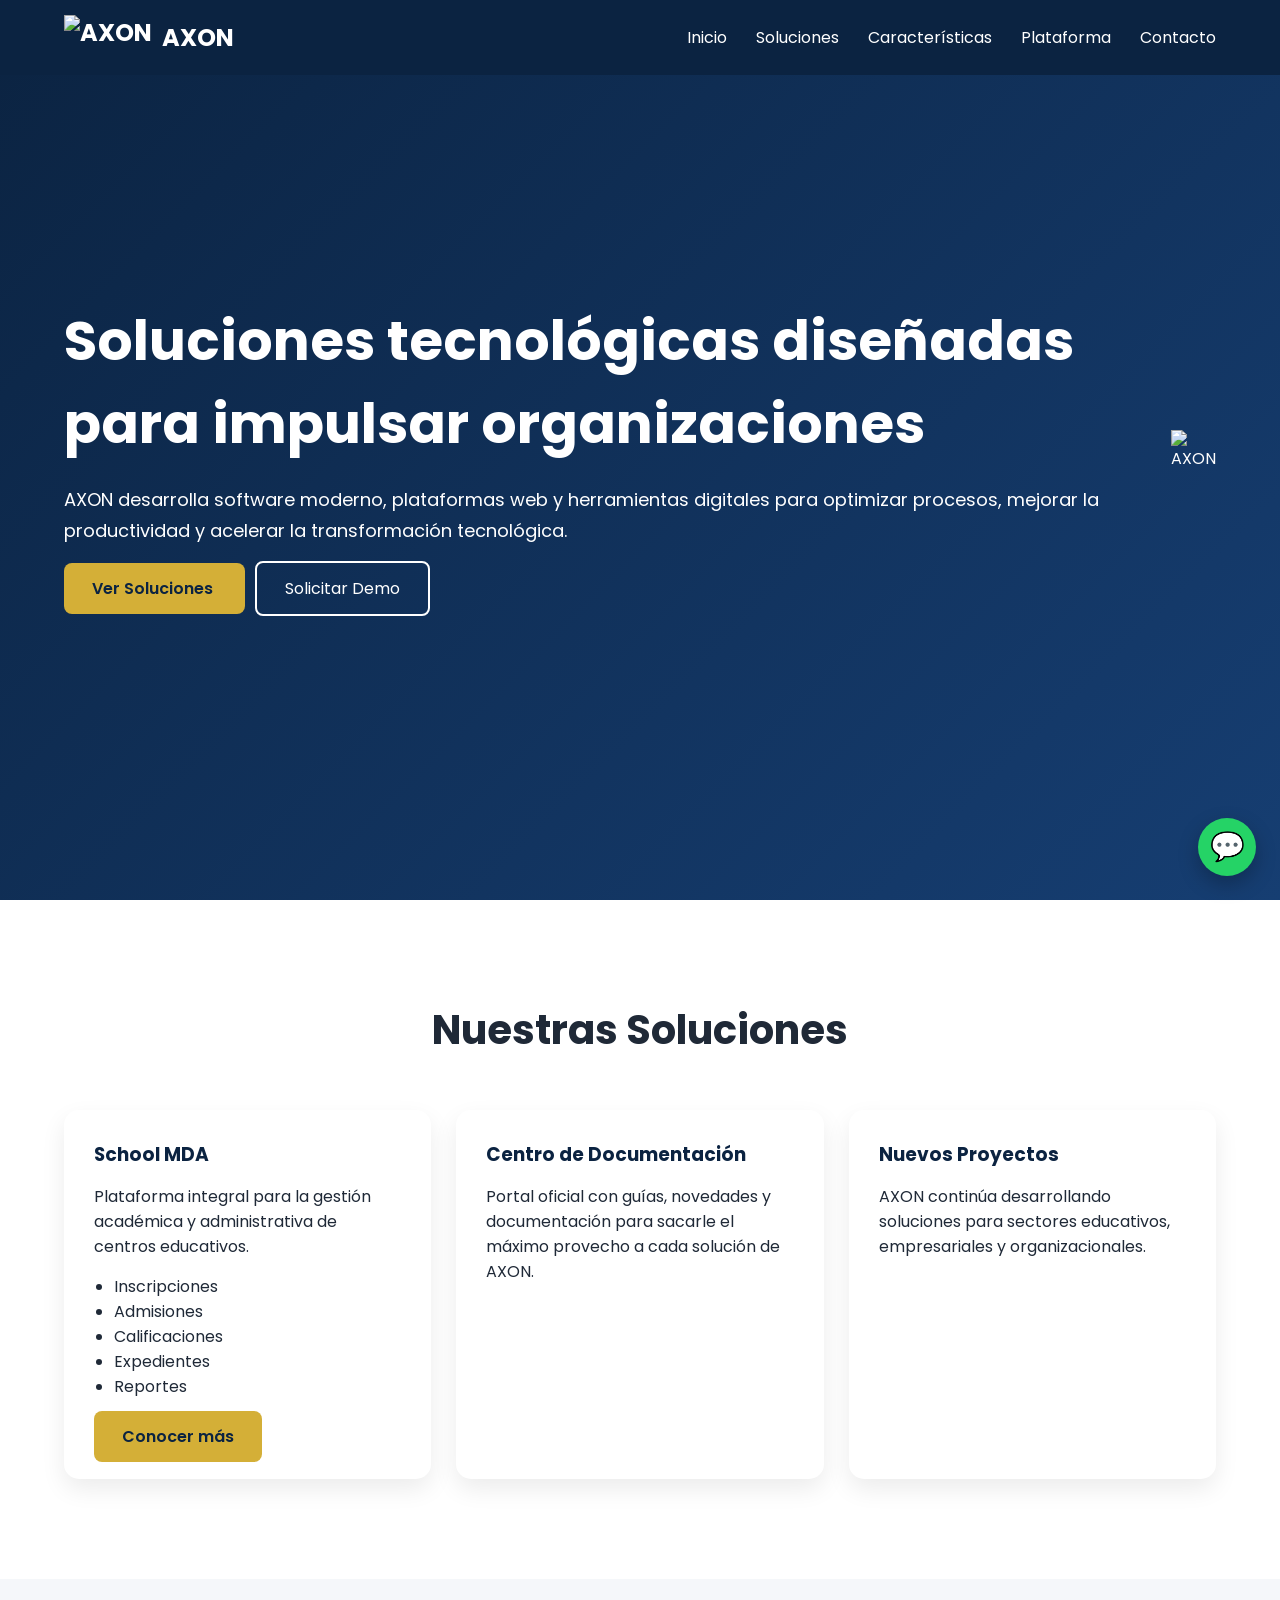
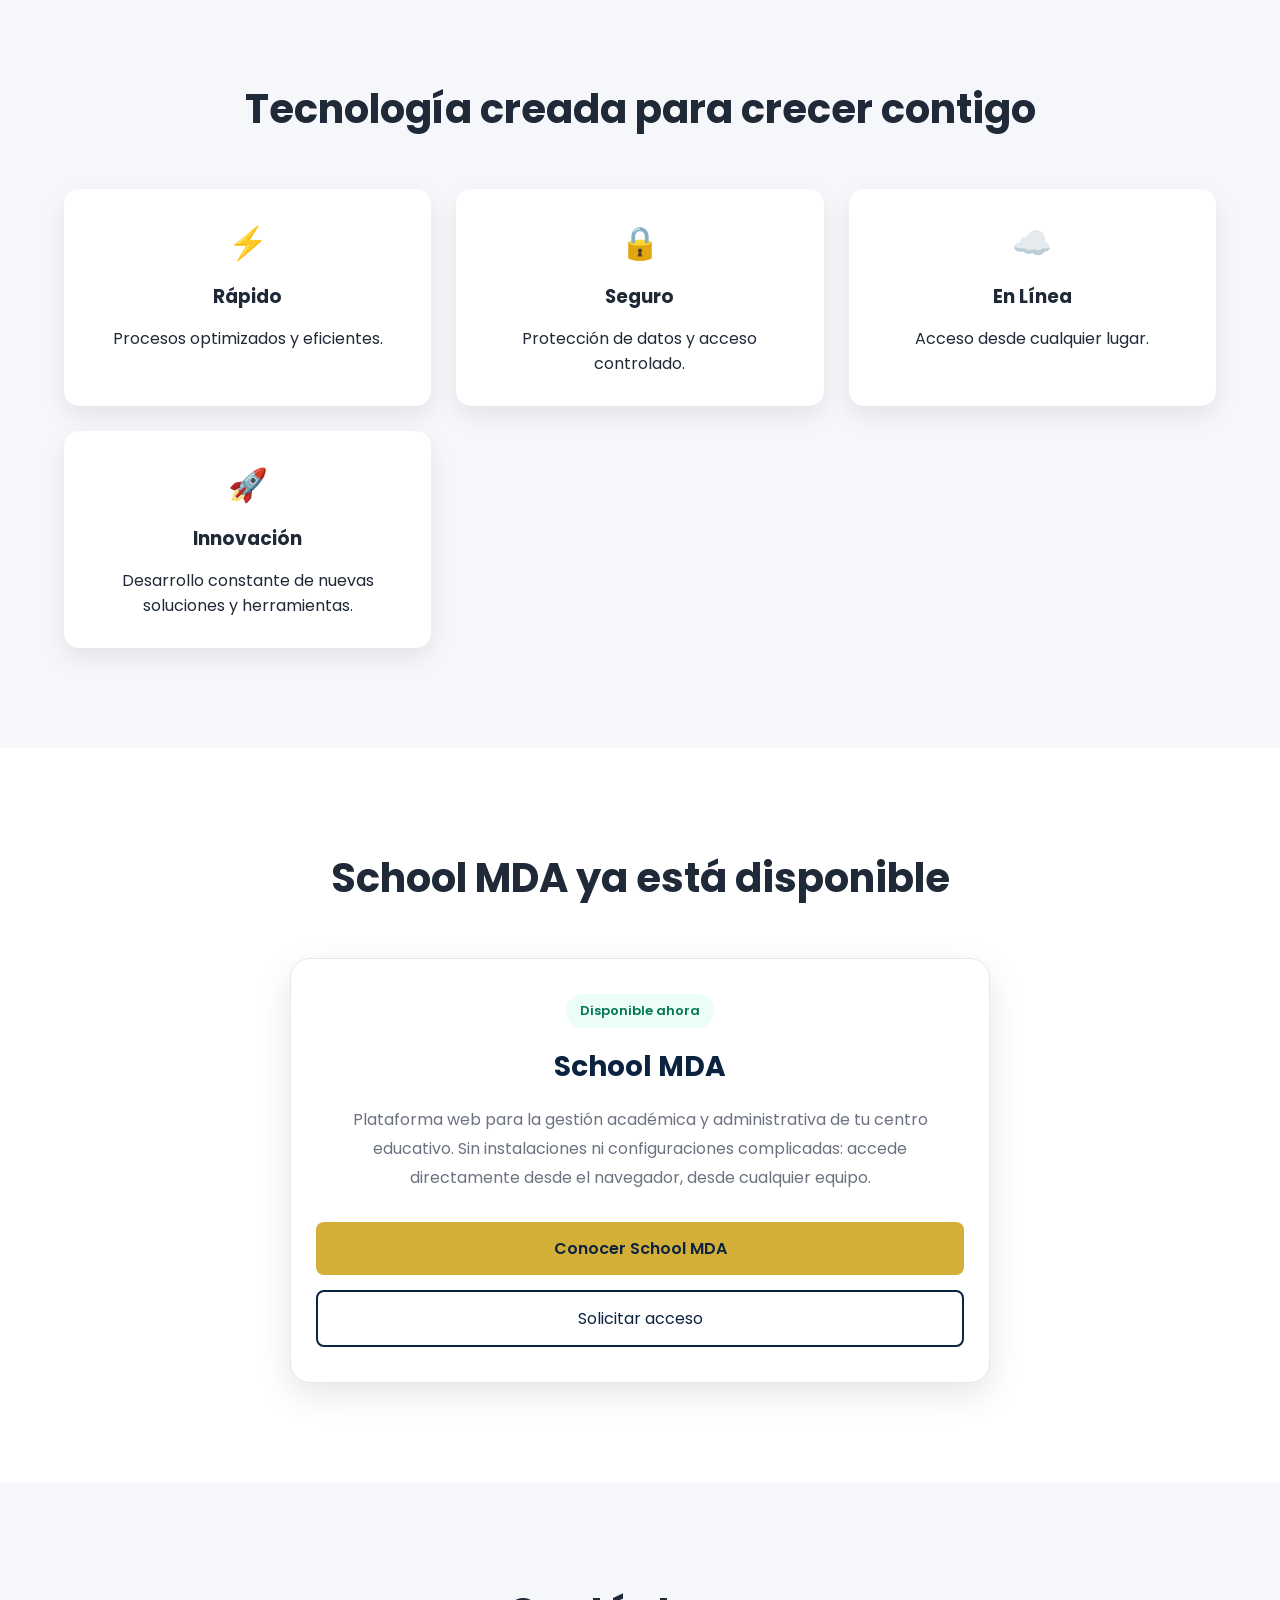
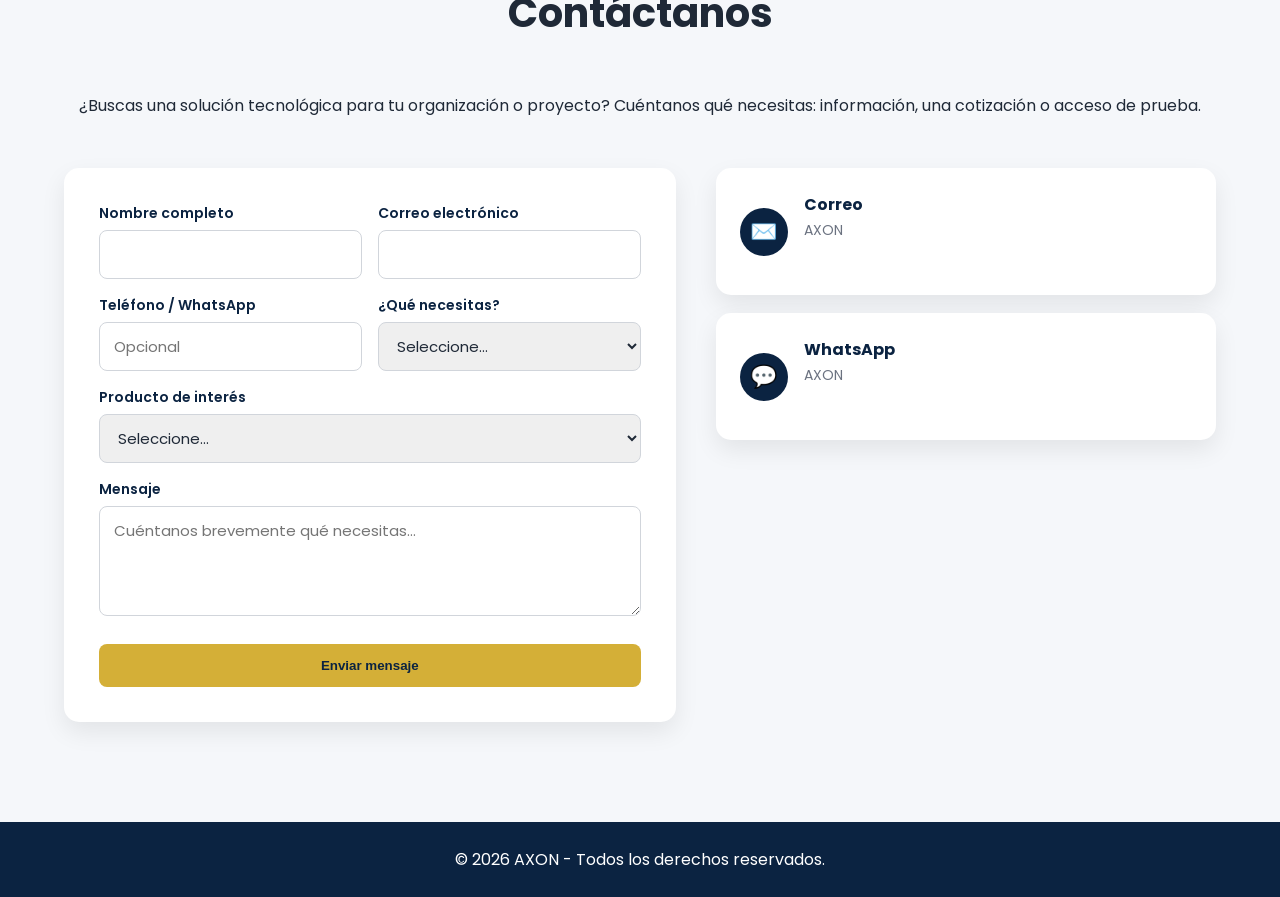
==== commit 61d18b7b: "Update contact information to reflect AXON" ====
--- a/index.html
+++ b/index.html
@@ -239,7 +239,7 @@
 
             <div class="contact-grid">
 
-                <form class="contact-form" action="https://formspree.io/f/TU_FORM_ID_AQUI" method="POST">
+                <form class="contact-form" action="https://formspree.io/f/mnnbqvod" method="POST">
 
                     <div class="form-row">
                         <div>
@@ -252,32 +252,39 @@
                         </div>
                     </div>
 
-                    <div class="form-row">
-                        <div>
-                            <label for="telefono">Teléfono / WhatsApp</label>
-                            <input type="tel" id="telefono" name="telefono" placeholder="Opcional">
-                        </div>
-                        <div>
-                            <label for="tipo_consulta">¿Qué necesitas?</label>
-                            <select id="tipo_consulta" name="tipo_consulta" required>
-                                <option value="">Seleccione...</option>
-                                <option value="Información general">Información general</option>
-                                <option value="Cotización">Cotización</option>
-                                <option value="Acceso de prueba">Acceso de prueba (demo)</option>
-                                <option value="Soporte técnico">Soporte técnico</option>
-                                <option value="Otro">Otro</option>
-                            </select>
-                        </div>
+                   <div class="form-row">
+                    <div>
+                        <label for="telefono">Teléfono / WhatsApp</label>
+                        <input 
+                            type="tel" 
+                            id="telefono" 
+                            name="telefono" 
+                            placeholder="Opcional">
                     </div>
 
                     <div>
-                        <label for="producto">Producto de interés</label>
-                        <select id="producto" name="producto">
+                        <label for="tipo_consulta">¿Qué necesitas?</label>
+
+                        <select id="tipo_consulta" name="tipo_consulta" required>
                             <option value="">Seleccione...</option>
-                            <option value="School MDA">School MDA</option>
-                            <option value="Nuevo proyecto / a definir">Nuevo proyecto / a definir</option>
+                            <option value="Información general">Información general</option>
+                            <option value="Cotización">Cotización</option>
+                            <option value="Acceso de prueba">Acceso de prueba (demo)</option>
+                            <option value="Soporte técnico">Soporte técnico</option>
+                            <option value="Otro">Otro</option>
                         </select>
                     </div>
+                </div>
+
+                <div>
+                    <label for="producto">Producto de interés</label>
+
+                    <select id="producto" name="producto">
+                        <option value="">Seleccione...</option>
+                        <option value="School MDA">School MDA</option>
+                        <option value="Nuevo proyecto / a definir">Nuevo proyecto</option>
+                    </select>
+                </div>
 
                     <div>
                         <label for="mensaje">Mensaje</label>
@@ -299,7 +306,7 @@
                         <div class="contact-info-icon">✉️</div>
                         <div>
                             <h4>Correo</h4>
-                            <p>alejandro15moyamorel@gmail.com</p>
+                            <p>AXON</p>
                         </div>
                     </a>
 
@@ -307,7 +314,7 @@
                         <div class="contact-info-icon">💬</div>
                         <div>
                             <h4>WhatsApp</h4>
-                            <p>+1 (849) 869-8262</p>
+                            <p>AXON</p>
                         </div>
                     </a>
                 <!--
